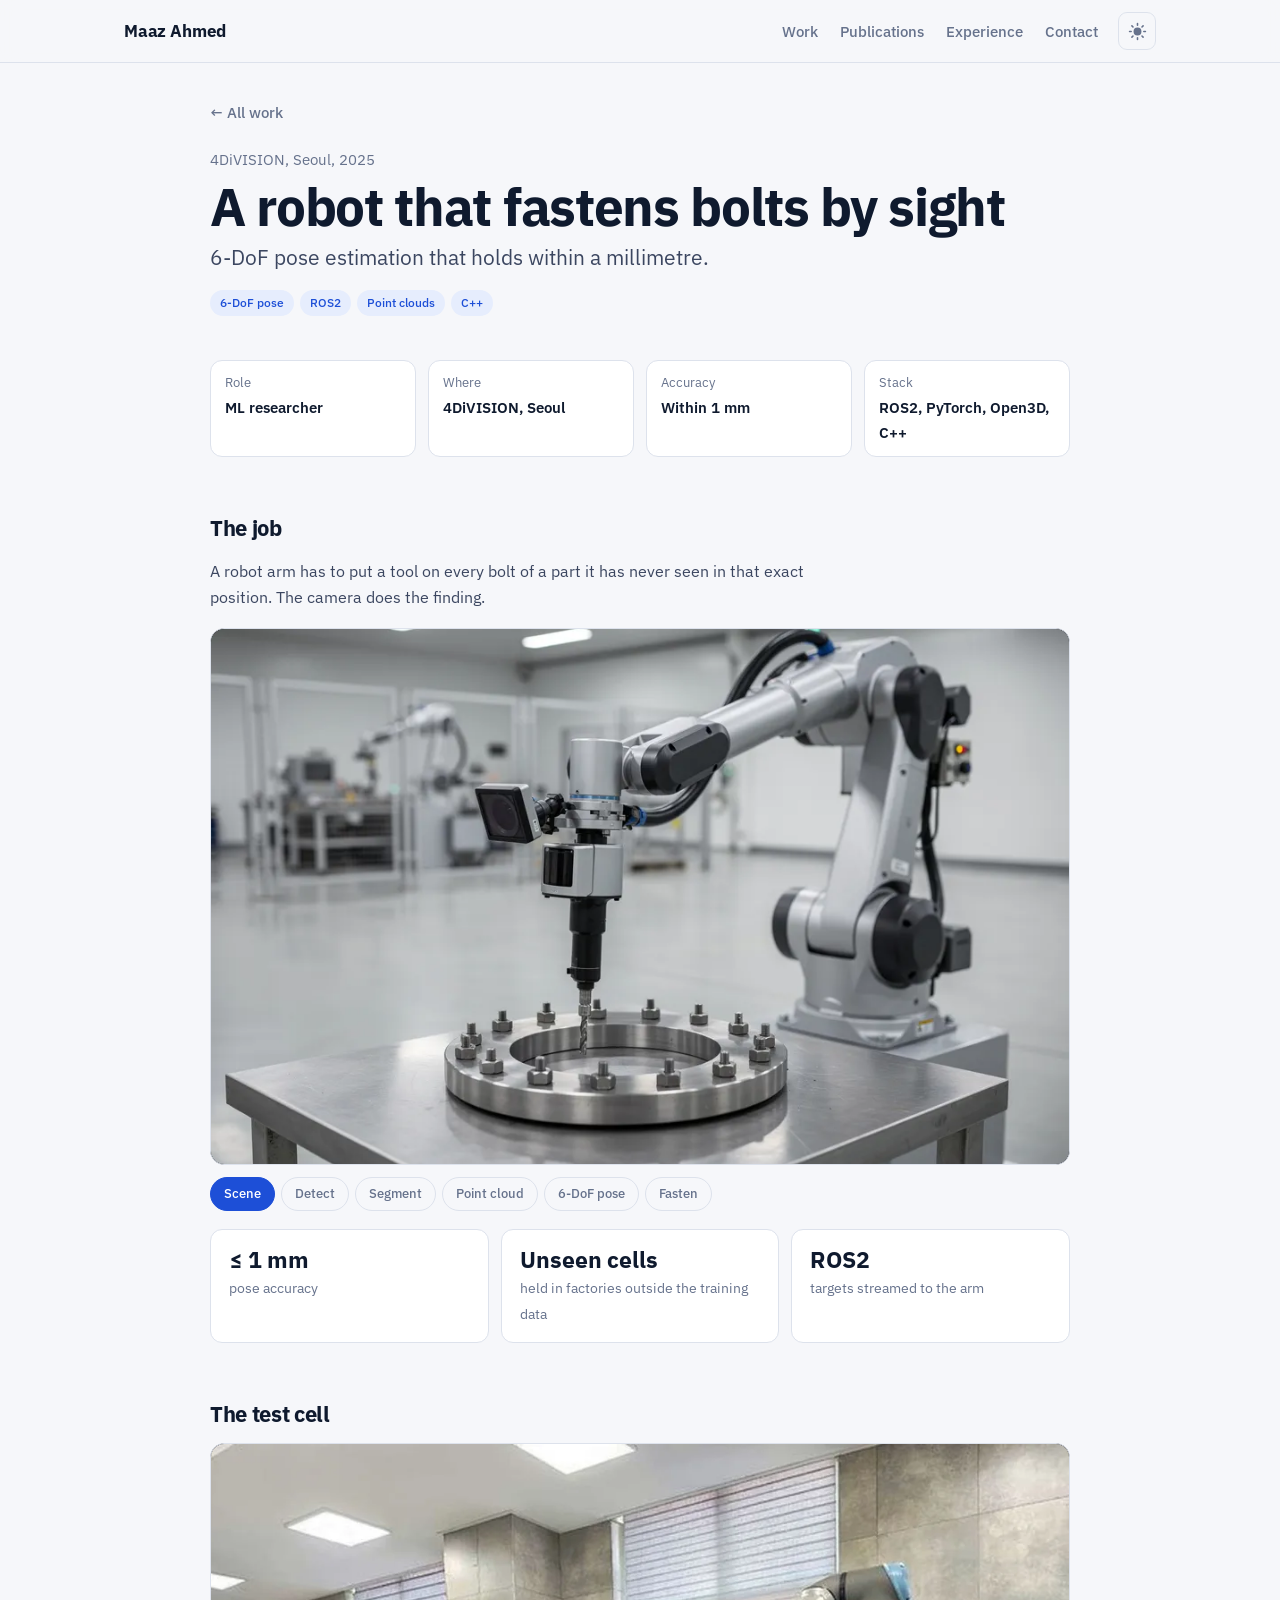
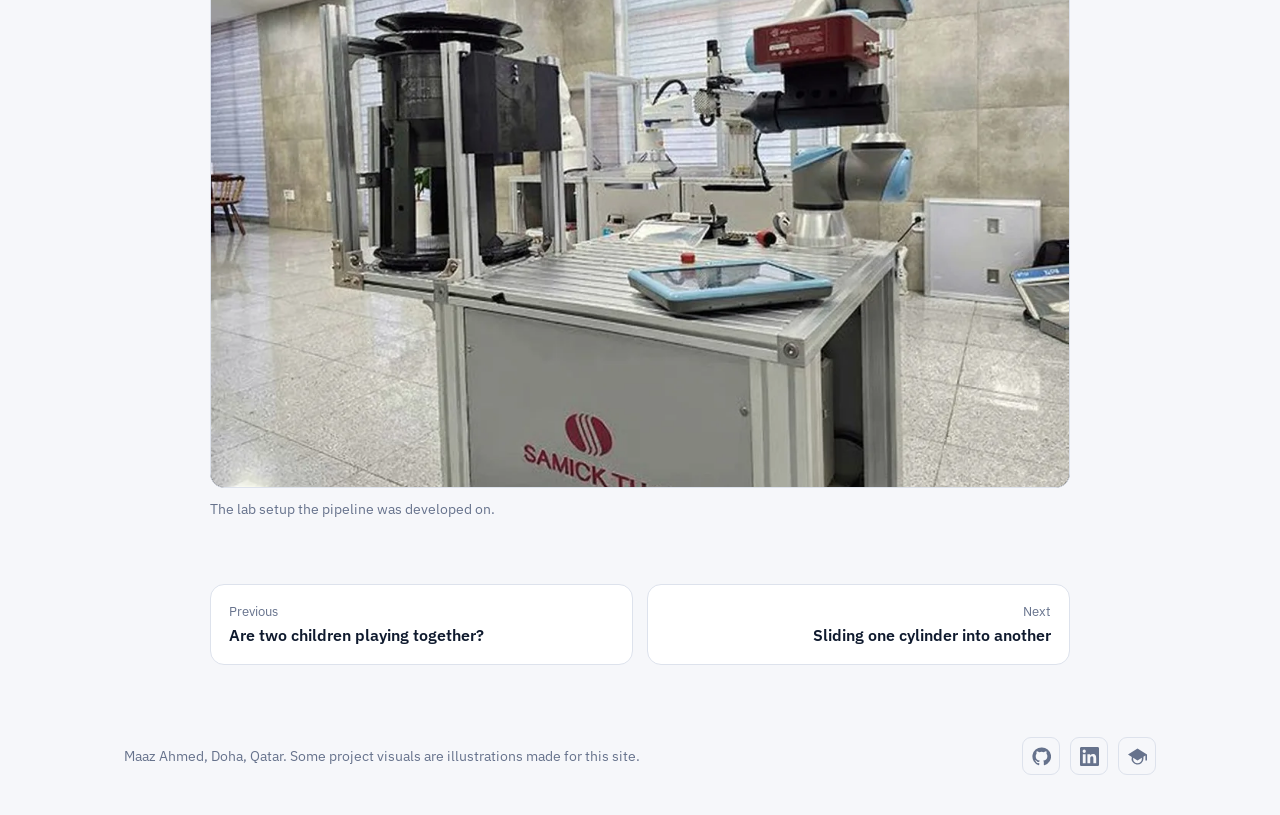
==== projects/bolt-fastening.html @ 99440ade "Split robot projects, rebuild film roll page from the CAD, add Vidan dashboard Co-Authored-By: Claud" ====
<!doctype html>
<html lang="en">
<head>
<meta charset="utf-8">
<meta name="viewport" content="width=device-width, initial-scale=1">
<title>A robot that fastens bolts by sight | Maaz Ahmed</title>
<meta name="description" content="6-DoF pose estimation that holds within a millimetre.">
<meta name="color-scheme" content="dark light">
<script>
  (function () {
    var t = null;
    try { t = localStorage.getItem('theme'); } catch (e) {}
    if (t !== 'light' && t !== 'dark') t = matchMedia('(prefers-color-scheme: light)').matches ? 'light' : 'dark';
    document.documentElement.dataset.theme = t;
  })();
</script>
<link rel="preconnect" href="https://fonts.googleapis.com">
<link rel="preconnect" href="https://fonts.gstatic.com" crossorigin>
<link href="https://fonts.googleapis.com/css2?family=IBM+Plex+Sans:ital,wght@0,400;0,500;0,600;0,700;1,400&display=swap" rel="stylesheet">
<link rel="stylesheet" href="../assets/site.css">
</head>
<body>
<a class="skip" href="#content">Skip to content</a>
<header class="top">
  <div class="wrap bar">
    <a class="brand" href="../index.html">Maaz Ahmed</a>
    <nav aria-label="Main">
      <a href="../index.html#work">Work</a>
      <a href="../index.html#publications">Publications</a>
      <a href="../index.html#experience">Experience</a>
      <a href="../index.html#contact">Contact</a>
    </nav>
    <button class="icon" id="theme" type="button" aria-label="Switch between dark and light mode" title="Switch theme"><svg class="moon" viewBox="0 0 24 24" aria-hidden="true"><path d="M20.4 14.5A8.5 8.5 0 0 1 9.5 3.6a.75.75 0 0 0-.98-.94A10 10 0 1 0 21.34 15.5a.75.75 0 0 0-.94-1Z"/></svg><svg class="sun" viewBox="0 0 24 24" aria-hidden="true"><path d="M12 7a5 5 0 1 0 0 10 5 5 0 0 0 0-10Zm0-6a1 1 0 0 1 1 1v2a1 1 0 1 1-2 0V2a1 1 0 0 1 1-1Zm0 18a1 1 0 0 1 1 1v2a1 1 0 1 1-2 0v-2a1 1 0 0 1 1-1ZM1 12a1 1 0 0 1 1-1h2a1 1 0 1 1 0 2H2a1 1 0 0 1-1-1Zm18 0a1 1 0 0 1 1-1h2a1 1 0 1 1 0 2h-2a1 1 0 0 1-1-1ZM4.22 4.22a1 1 0 0 1 1.42 0l1.41 1.42a1 1 0 0 1-1.41 1.41L4.22 5.64a1 1 0 0 1 0-1.42Zm12.73 12.73a1 1 0 0 1 1.41 0l1.42 1.41a1 1 0 0 1-1.42 1.42l-1.41-1.42a1 1 0 0 1 0-1.41ZM4.22 19.78a1 1 0 0 1 0-1.42l1.42-1.41a1 1 0 0 1 1.41 1.41l-1.41 1.42a1 1 0 0 1-1.42 0ZM16.95 7.05a1 1 0 0 1 0-1.41l1.41-1.42a1 1 0 1 1 1.42 1.42l-1.42 1.41a1 1 0 0 1-1.41 0Z"/></svg></button>
  </div>
</header>
<main id="content" class="wrap">

  <article class="project">
    <a class="back" href="../index.html#work">All work</a>
    <header class="phead">
      <p class="kicker">4DiVISION, Seoul, 2025</p>
      <h1>A robot that fastens bolts by sight</h1>
      <p class="role">6-DoF pose estimation that holds within a millimetre.</p>
      <ul class="tags"><li>6-DoF pose</li><li>ROS2</li><li>Point clouds</li><li>C++</li></ul>
      
    </header>
    <dl class="facts"><div><dt>Role</dt><dd>ML researcher</dd></div><div><dt>Where</dt><dd>4DiVISION, Seoul</dd></div><div><dt>Accuracy</dt><dd>Within 1 mm</dd></div><div><dt>Stack</dt><dd>ROS2, PyTorch, Open3D, C++</dd></div></dl>
    <div class="prose">
<h2>The job</h2>
<p>A robot arm has to put a tool on every bolt of a part it has never seen in that exact position. The camera does the finding.</p>
<div class="tabs" data-tabs><div class="stage" style="--ar:16 / 10"><img class="show" src="../assets/bolt.webp" alt="A robot arm holding a fastening tool over a ring of bolts" loading="lazy"><img src="../assets/bolt_detect.webp" alt="A green box around each bolt" loading="lazy"><img src="../assets/bolt_seg.webp" alt="A colour mask on each bolt" loading="lazy"><img src="../assets/bolt_cloud.webp" alt="The scene as a depth-coloured point cloud" loading="lazy"><img src="../assets/bolt_pose.webp" alt="Red, green and blue pose axes on each bolt" loading="lazy"><video src="../assets/bolt.mp4" poster="../assets/bolt.webp" muted loop playsinline preload="none" aria-label="The robot arm moving the tool to the next bolt"></video></div><div class="pills"><button type="button" aria-pressed="true">Scene</button><button type="button" aria-pressed="false">Detect</button><button type="button" aria-pressed="false">Segment</button><button type="button" aria-pressed="false">Point cloud</button><button type="button" aria-pressed="false">6-DoF pose</button><button type="button" aria-pressed="false">Fasten</button></div></div>
<div class="stats"><div><b>&le; 1 mm</b><span>pose accuracy</span></div><div><b>Unseen cells</b><span>held in factories outside the training data</span></div><div><b>ROS2</b><span>targets streamed to the arm</span></div></div>

<h2>The test cell</h2>
<figure class="fig"><div class="media" style="--ar:4 / 3"><img class="show" src="../assets/lab.webp" alt="A collaborative robot arm with a camera and tool on an aluminium test bench in the lab" loading="lazy"></div><figcaption>The lab setup the pipeline was developed on.</figcaption></figure>
</div>
    <nav class="pn" aria-label="More projects">
      <a href="joint-engagement.html"><span>Previous</span><b>Are two children playing together?</b></a>
      <a href="film-roll.html"><span>Next</span><b>Sliding one cylinder into another</b></a>
    </nav>
  </article>

</main>
<footer class="wrap foot">
  <span>Maaz Ahmed, Doha, Qatar. Some project visuals are illustrations made for this site.</span>
  <span class="social">
    <a class="icon" href="https://github.com/maaz9898" aria-label="GitHub" title="GitHub"><svg viewBox="0 0 24 24" aria-hidden="true"><path d="M12 .5a11.5 11.5 0 0 0-3.64 22.41c.58.1.79-.25.79-.56v-2c-3.2.7-3.88-1.37-3.88-1.37-.52-1.33-1.28-1.69-1.28-1.69-1.05-.71.08-.7.08-.7 1.16.08 1.77 1.19 1.77 1.19 1.03 1.77 2.7 1.26 3.36.96.1-.75.4-1.26.73-1.55-2.55-.29-5.24-1.28-5.24-5.69 0-1.26.45-2.29 1.19-3.09-.12-.3-.52-1.47.11-3.06 0 0 .97-.31 3.17 1.18a11 11 0 0 1 5.78 0c2.2-1.49 3.17-1.18 3.17-1.18.63 1.59.23 2.76.11 3.06.74.8 1.19 1.83 1.19 3.09 0 4.42-2.7 5.4-5.26 5.68.41.36.78 1.06.78 2.14v3.17c0 .31.21.67.8.56A11.5 11.5 0 0 0 12 .5Z"/></svg></a>
    <a class="icon" href="https://www.linkedin.com/in/maazahmed98" aria-label="LinkedIn" title="LinkedIn"><svg viewBox="0 0 24 24" aria-hidden="true"><path d="M20.45 20.45h-3.55v-5.57c0-1.33-.03-3.04-1.85-3.04-1.86 0-2.14 1.45-2.14 2.94v5.67H9.35V9h3.41v1.56h.05c.47-.9 1.64-1.85 3.37-1.85 3.6 0 4.27 2.37 4.27 5.46v6.28ZM5.34 7.43a2.06 2.06 0 1 1 0-4.12 2.06 2.06 0 0 1 0 4.12ZM7.12 20.45H3.56V9h3.56v11.45ZM22.22 0H1.77C.79 0 0 .77 0 1.73v20.54C0 23.23.79 24 1.77 24h20.45c.98 0 1.78-.77 1.78-1.73V1.73C24 .77 23.2 0 22.22 0Z"/></svg></a>
    <a class="icon" href="https://scholar.google.com/citations?user=TZpghL4AAAAJ" aria-label="Google Scholar" title="Google Scholar"><svg viewBox="0 0 24 24" aria-hidden="true"><path d="M12 2 0 9.5l4.84 3.02A7.5 7.5 0 1 0 19.5 15v-2.69L22 10.75V17h2V9.5L12 2Zm0 18.5A5.5 5.5 0 0 1 6.5 15v-1.44L12 17l5.5-3.44V15a5.5 5.5 0 0 1-5.5 5.5Z"/></svg></a>
  </span>
</footer>
<script src="../assets/site.js"></script>
</body>
</html>
---- assets/site.css ----
:root {
  --bg: #0D131F; --panel: #151D2C; --line: #232E42;
  --text: #C9D2E3; --strong: #F1F4FA; --muted: #8492AB;
  --accent: #6EA8FF; --accent-ink: #0D131F; --chip: #1A2740; --chip-text: #9CC2FF;
  --shadow: 0 14px 36px rgba(0, 0, 0, .4);
}
:root[data-theme="light"] {
  --bg: #F6F7FA; --panel: #FFFFFF; --line: #DDE2EC;
  --text: #3B4660; --strong: #0F1A2E; --muted: #66728C;
  --accent: #1D4FD7; --accent-ink: #FFFFFF; --chip: #E6EDFD; --chip-text: #1D4FD7;
  --shadow: 0 14px 36px rgba(20, 35, 70, .12);
}
* { box-sizing: border-box; }
html { scroll-behavior: smooth; scroll-padding-top: 84px; }
body { margin: 0; background: var(--bg); color: var(--text); font-family: "IBM Plex Sans", system-ui, -apple-system, "Segoe UI", sans-serif; font-size: 1.02rem; line-height: 1.6; -webkit-font-smoothing: antialiased; }
a { color: var(--strong); text-decoration: none; }
a:hover { color: var(--accent); }
:focus-visible { outline: 2px solid var(--accent); outline-offset: 3px; border-radius: 4px; }
.skip { position: absolute; left: -999px; top: 8px; background: var(--accent); color: var(--accent-ink); padding: 8px 14px; border-radius: 6px; z-index: 30; }
.skip:focus { left: 8px; }
.wrap { max-width: 1080px; margin: 0 auto; padding: 0 24px; }

/* top bar */
.top { position: sticky; top: 0; z-index: 20; background: color-mix(in srgb, var(--bg) 86%, transparent); backdrop-filter: blur(10px); border-bottom: 1px solid var(--line); }
.bar { display: flex; align-items: center; gap: 20px; height: 62px; }
.brand { font-weight: 700; font-size: 1.08rem; letter-spacing: -0.01em; margin-right: auto; }
.top nav { display: flex; gap: 22px; }
.top nav a { color: var(--muted); font-weight: 500; font-size: .95rem; }
.top nav a:hover { color: var(--strong); }
.icon { display: inline-grid; place-items: center; width: 38px; height: 38px; border-radius: 9px; color: var(--muted); border: 1px solid var(--line); background: transparent; cursor: pointer; }
.icon:hover { color: var(--accent); border-color: var(--accent); }
.icon svg { width: 19px; height: 19px; fill: currentColor; }
#theme .sun { display: none; }
:root[data-theme="light"] #theme .sun { display: block; }
:root[data-theme="light"] #theme .moon { display: none; }

/* intro */
.intro { display: grid; grid-template-columns: 148px minmax(0, 1fr); gap: 32px; align-items: center; padding: 56px 0 36px; }
.portrait { width: 148px; height: 148px; border-radius: 50%; object-fit: cover; object-position: 50% 18%; border: 3px solid var(--line); background: var(--panel); }
h1 { margin: 0 0 8px; font-size: clamp(2.2rem, 5vw, 3.3rem); line-height: 1.05; font-weight: 700; color: var(--strong); letter-spacing: -0.025em; }
.role { margin: 0 0 18px; font-size: clamp(1.1rem, 2vw, 1.3rem); color: var(--text); max-width: 46ch; line-height: 1.4; }
.links { display: flex; align-items: center; gap: 20px; flex-wrap: wrap; margin: 0; font-weight: 500; }
.links a:not(.btn) { color: var(--accent); }
.links a:not(.btn):hover { text-decoration: underline; }
.btn { display: inline-block; padding: 9px 17px; border-radius: 9px; background: var(--accent); color: var(--accent-ink); font-weight: 600; font-size: .95rem; }
.btn:hover { color: var(--accent-ink); filter: brightness(1.08); }
.btn.ghost { background: transparent; color: var(--accent); border: 1px solid var(--accent); }
.btn.ghost:hover { background: var(--accent); color: var(--accent-ink); }

.hero { position: relative; border-radius: 18px; overflow: hidden; aspect-ratio: 1600 / 672; background: #05080e; }
.hero video { position: absolute; inset: 0; width: 100%; height: 100%; object-fit: cover; }

section { padding-top: 72px; }
h2 { margin: 0 0 22px; font-size: 1.5rem; font-weight: 700; color: var(--strong); letter-spacing: -0.015em; }

/* media */
.media, .tabs .stage { position: relative; overflow: hidden; background: #05080e; aspect-ratio: var(--ar, 16 / 10); }
.media > img, .media > video { position: absolute; inset: 0; width: 100%; height: 100%; object-fit: cover; }
.media.paper { background: #fff; }
.media.paper > img { object-fit: contain; padding: 14px; }
.tabs .stage > img, .tabs .stage > video { position: absolute; inset: 0; width: 100%; height: 100%; object-fit: cover; opacity: 0; transition: opacity .45s; }
.tabs .stage > .show { opacity: 1; }
.badge { position: absolute; left: 10px; bottom: 10px; z-index: 2; background: rgba(10, 14, 22, .78); color: #E7ECF5; font-size: .72rem; font-weight: 500; padding: 3px 9px; border-radius: 999px; }
.pills { display: flex; flex-wrap: wrap; gap: 6px; padding-top: 12px; }
.pills button { font: inherit; font-size: .84rem; font-weight: 500; color: var(--muted); background: transparent; border: 1px solid var(--line); border-radius: 999px; padding: 5px 13px; cursor: pointer; }
.pills button:hover { color: var(--strong); }
.pills button[aria-pressed="true"] { background: var(--accent); border-color: var(--accent); color: var(--accent-ink); }
.tags { list-style: none; display: flex; flex-wrap: wrap; gap: 6px; margin: 0; padding: 0; }
.tags li { background: var(--chip); color: var(--chip-text); font-size: .78rem; font-weight: 500; padding: 3px 10px; border-radius: 999px; }

/* work grid */
.cards { list-style: none; margin: 0; padding: 0; display: grid; grid-template-columns: repeat(6, minmax(0, 1fr)); gap: 20px; }
.card { grid-column: span 2; background: var(--panel); border: 1px solid var(--line); border-radius: 16px; overflow: hidden; display: flex; flex-direction: column; transition: border-color .15s, box-shadow .15s, transform .15s; }
.card.wide { grid-column: span 3; }
.card:hover { border-color: var(--accent); box-shadow: var(--shadow); transform: translateY(-2px); }
.card .pills { padding: 10px 16px 0; }
.card .body { padding: 16px 18px 18px; display: flex; flex-direction: column; gap: 8px; flex: 1; color: var(--text); }
.card h3 { margin: 0; font-size: 1.12rem; font-weight: 600; color: var(--strong); line-height: 1.3; }
.card p { margin: 0; font-size: .95rem; color: var(--muted); }
.card .more { margin-top: auto; padding-top: 6px; color: var(--accent); font-weight: 600; font-size: .9rem; }
.card .body:hover h3 { color: var(--accent); }

/* lists */
.pubs { list-style: none; margin: 0; padding: 0; }
.pubs li { padding: 14px 0; border-top: 1px solid var(--line); }
.pubs li:first-child { border-top: 0; padding-top: 0; }
.pubs .t { display: block; color: var(--strong); font-weight: 600; line-height: 1.4; }
.pubs a.t:hover { color: var(--accent); }
.pubs .v { color: var(--muted); font-size: .92rem; }
.pubs .me { color: var(--accent); font-weight: 600; }
.slim { list-style: none; margin: 0; padding: 0; }
.slim li { display: grid; grid-template-columns: 150px minmax(0, 1fr); gap: 16px; padding: 13px 0; border-top: 1px solid var(--line); align-items: baseline; }
.slim li:first-child { border-top: 0; padding-top: 0; }
.slim .when { color: var(--muted); font-size: .9rem; font-variant-numeric: tabular-nums; }
.slim b { color: var(--strong); font-weight: 600; }
.slim .at { color: var(--muted); }
.foot { display: flex; justify-content: space-between; align-items: center; gap: 16px; flex-wrap: wrap; padding-top: 72px; padding-bottom: 40px; color: var(--muted); font-size: .88rem; }
.social { display: flex; gap: 10px; }

/* project pages */
.project { max-width: 860px; margin: 0 auto; padding-top: 36px; }
.back { color: var(--muted); font-weight: 500; font-size: .92rem; }
.back::before { content: "\2190\00a0"; }
.phead { padding: 22px 0 8px; }
.kicker { margin: 0 0 8px; color: var(--muted); font-size: .95rem; }
.phead .tags { margin-bottom: 18px; }
.facts { display: grid; grid-template-columns: repeat(auto-fit, minmax(170px, 1fr)); gap: 12px; margin: 18px 0 8px; }
.facts div { background: var(--panel); border: 1px solid var(--line); border-radius: 12px; padding: 12px 14px; }
.facts dt { color: var(--muted); font-size: .8rem; }
.facts dd { margin: 2px 0 0; color: var(--strong); font-weight: 600; font-size: .95rem; }
.prose h2 { margin: 54px 0 12px; font-size: 1.35rem; }
.prose p { margin: 0 0 18px; max-width: 64ch; }
.prose .media, .prose .tabs .stage { border-radius: 14px; border: 1px solid var(--line); }
.fig { margin: 0 0 18px; }
.fig figcaption, .note { color: var(--muted); font-size: .86rem; margin: 10px 0 0; }
.pair, .two-up { display: grid; grid-template-columns: 1fr 1fr; gap: 14px; align-items: start; }
.clip { margin: 0; }
.clip video { width: 100%; display: block; border-radius: 12px; aspect-ratio: 1580 / 1312; object-fit: cover; background: #000; }
.clip figcaption { margin-top: 8px; font-weight: 600; color: var(--strong); font-size: .95rem; display: flex; align-items: center; gap: 8px; }
.dot { width: 10px; height: 10px; border-radius: 50%; background: #2FBF8F; flex: none; }
.dot.off { background: #E0667A; }
.stats { display: grid; grid-template-columns: repeat(3, minmax(0, 1fr)); gap: 12px; margin: 18px 0; }
.stats div { background: var(--panel); border: 1px solid var(--line); border-radius: 12px; padding: 16px 18px; }
.stats b { display: block; color: var(--strong); font-size: 1.45rem; font-weight: 700; line-height: 1.2; }
.stats span { color: var(--muted); font-size: .9rem; }
.pn { display: grid; grid-template-columns: 1fr 1fr; gap: 14px; margin-top: 64px; }
.pn a { border: 1px solid var(--line); border-radius: 14px; padding: 16px 18px; background: var(--panel); }
.pn a:last-child { text-align: right; }
.pn a:hover { border-color: var(--accent); }
.pn span { display: block; color: var(--muted); font-size: .82rem; }
.pn b { color: var(--strong); font-weight: 600; }

/* annotated stepper */
.annot .stage { position: relative; overflow: hidden; background: #05080e; aspect-ratio: var(--ar); border-radius: 14px; border: 1px solid var(--line); }
.annot .stage > img, .annot .stage > video, .annot .ov { position: absolute; inset: 0; width: 100%; height: 100%; object-fit: cover; }
.annot .stage > video { opacity: 0; transition: opacity .4s; }
.annot[data-step="4"] .stage > video { opacity: 1; }
.annot[data-step="4"] .ov { opacity: 0; }
.ov { transition: opacity .3s; }
.ov g[class^="s"] { opacity: 0; transition: opacity .35s; }
.annot[data-step="1"] .s1, .annot[data-step="2"] .s1, .annot[data-step="3"] .s1,
.annot[data-step="2"] .s2, .annot[data-step="3"] .s2, .annot[data-step="3"] .s3 { opacity: 1; }
.ov ellipse, .ov path { fill: none; stroke-width: 6; stroke-linecap: round; }
.ov .cam { stroke: #FFC53D; fill: rgba(255, 197, 61, .18); }
.ov .sight { stroke: #fff; stroke-width: 4; }
.ov .end { stroke: #FF4D5E; }
.ov .dx { stroke: #FF4D5E; }
.ov .dy { stroke: #2FD08F; }
.ov .draw { stroke-dasharray: 1; stroke-dashoffset: 1; transition: stroke-dashoffset .9s ease; }
.annot[data-step="1"] .s1 .draw, .annot[data-step="2"] .s1 .draw, .annot[data-step="3"] .s1 .draw,
.annot[data-step="2"] .s2 .draw, .annot[data-step="3"] .s2 .draw, .annot[data-step="3"] .s3 .draw { stroke-dashoffset: 0; }
.ov .lab rect { fill: rgba(10, 14, 22, .86); }
.ov .lab text { fill: #fff; font: 600 26px "IBM Plex Sans", system-ui, sans-serif; }

/* dashboard mock-up */
.dash { border: 1px solid var(--line); border-radius: 16px; background: var(--panel); overflow: hidden; }
.dash-top { display: flex; justify-content: space-between; align-items: center; padding: 12px 16px; border-bottom: 1px solid var(--line); color: var(--strong); }
.live { display: inline-flex; align-items: center; gap: 7px; font-size: .82rem; font-weight: 600; color: #2FBF8F; }
.live i { width: 8px; height: 8px; border-radius: 50%; background: #2FBF8F; animation: pulse 1.6s infinite; }
@keyframes pulse { 50% { opacity: .25; } }
.dash-grid { display: grid; grid-template-columns: minmax(0, 1.7fr) minmax(0, 1fr); }
.cams { display: grid; grid-template-columns: 1fr 1fr; grid-auto-rows: 1fr; gap: 2px; background: var(--line); }
.cam { position: relative; margin: 0; min-height: 190px; overflow: hidden; background: #05080e; }
.cam img, .cam video { position: absolute; inset: 0; width: 100%; height: 100%; object-fit: cover; }
.cam figcaption { position: absolute; left: 8px; top: 8px; background: rgba(10, 14, 22, .78); color: #fff; font-size: .74rem; font-weight: 600; padding: 3px 8px; border-radius: 6px; }
.cam figcaption span { font-weight: 400; opacity: .75; margin-left: 6px; }
.dash-side { padding: 14px; display: grid; gap: 14px; align-content: start; border-left: 1px solid var(--line); }
.kpis { display: grid; grid-template-columns: repeat(3, 1fr); gap: 8px; }
.kpis b { display: block; color: var(--strong); font-size: 1.2rem; font-weight: 700; font-variant-numeric: tabular-nums; }
.kpis span { color: var(--muted); font-size: .74rem; line-height: 1.3; display: block; }
.bars { width: 100%; height: auto; }
.bars rect { fill: var(--accent); opacity: .85; }
.alerts { list-style: none; margin: 0; padding: 0; display: grid; gap: 6px; }
.alerts li { border: 1px solid var(--line); border-left: 3px solid var(--accent); border-radius: 8px; padding: 7px 10px; font-size: .84rem; background: var(--bg); }
.alerts li.warn { border-left-color: #F0AA50; }
.alerts li.bad { border-left-color: #E0667A; }
.alerts li.new { animation: slidein .5s; }
@keyframes slidein { from { opacity: 0; transform: translateY(-8px); } }
.alerts b { display: block; color: var(--strong); font-weight: 600; }
.alerts span { color: var(--muted); font-size: .78rem; }

@media (max-width: 860px) {
  .dash-grid { grid-template-columns: 1fr; }
  .dash-side { border-left: 0; border-top: 1px solid var(--line); }
  .card, .card.wide { grid-column: span 3; }
}
@media (max-width: 620px) {
  .top nav { display: none; }
  .intro { grid-template-columns: 1fr; gap: 18px; padding-top: 36px; }
  .cards { grid-template-columns: 1fr; }
  .card, .card.wide { grid-column: auto; }
  .pair, .two-up, .stats, .pn { grid-template-columns: 1fr; }
  .slim li { grid-template-columns: 1fr; gap: 2px; }
  section { padding-top: 54px; }
}
@media (prefers-reduced-motion: reduce) { html { scroll-behavior: auto; } * { transition: none !important; animation: none !important; } }
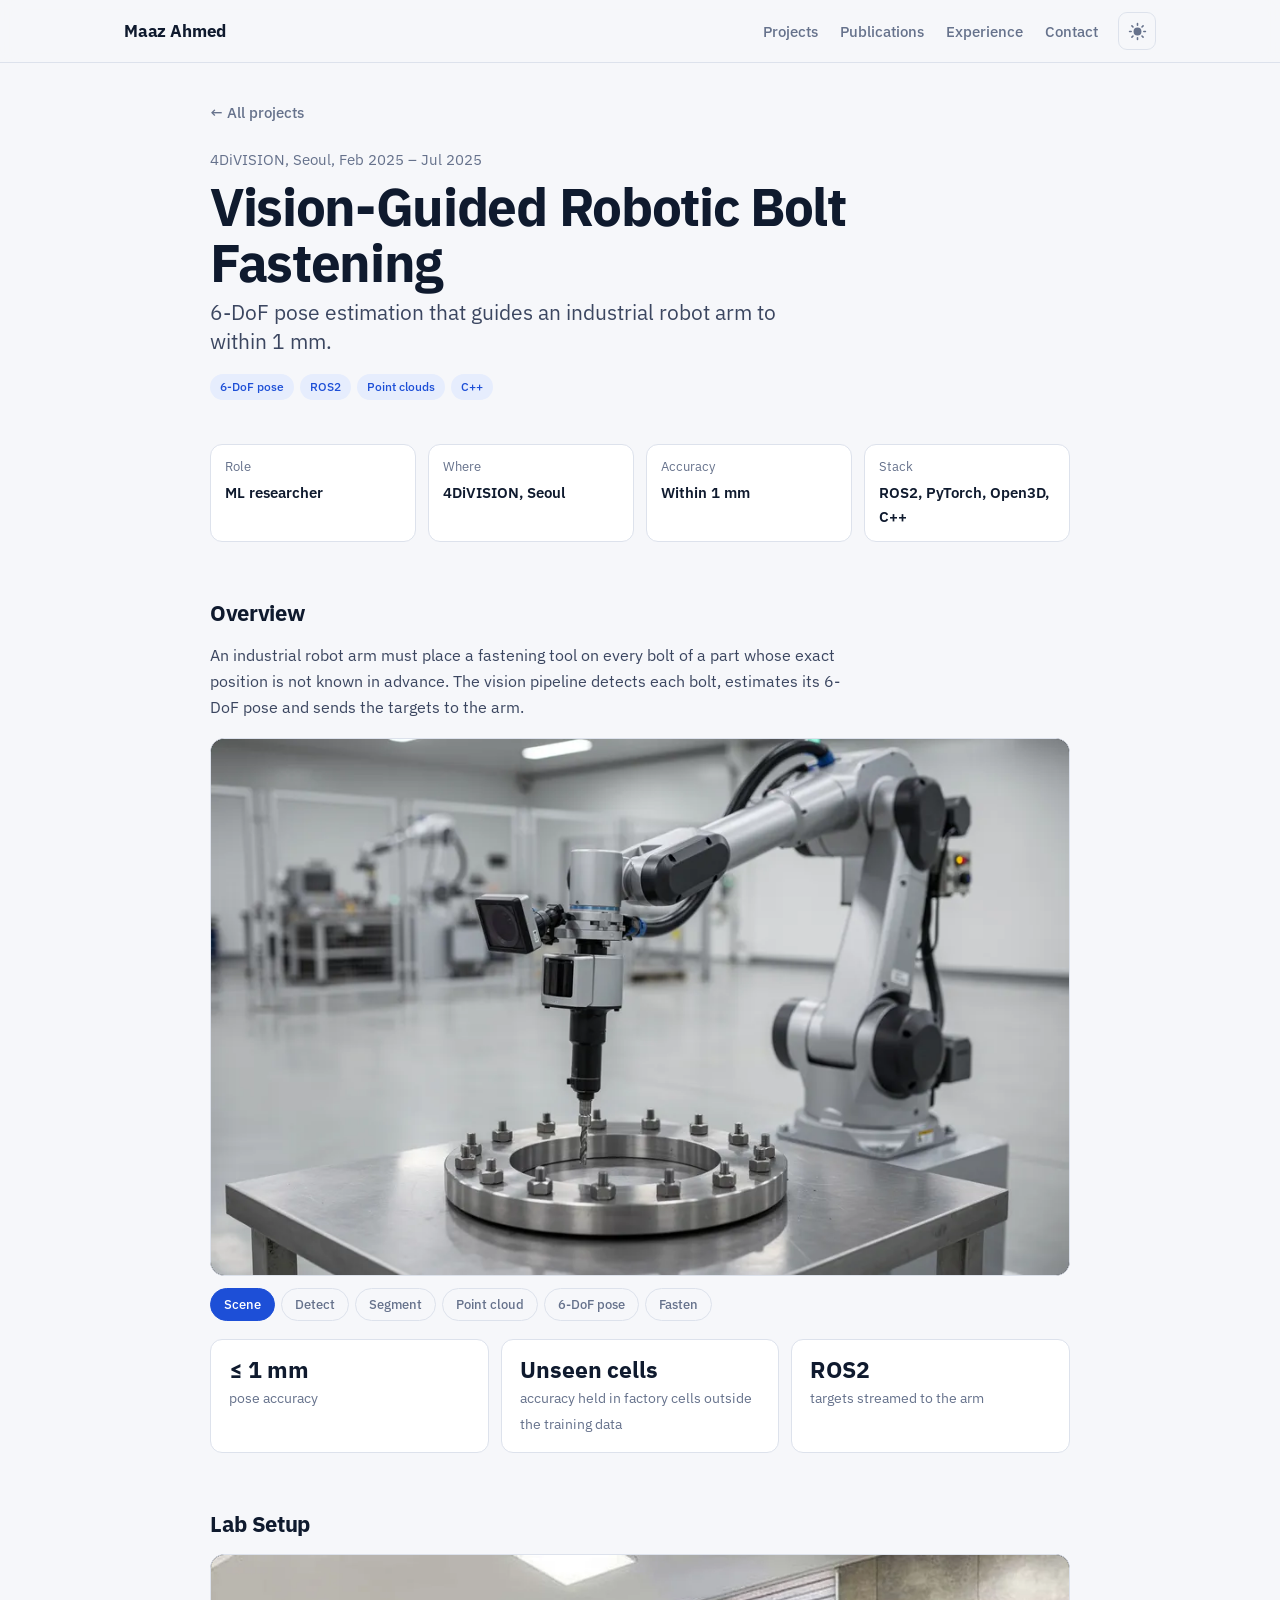
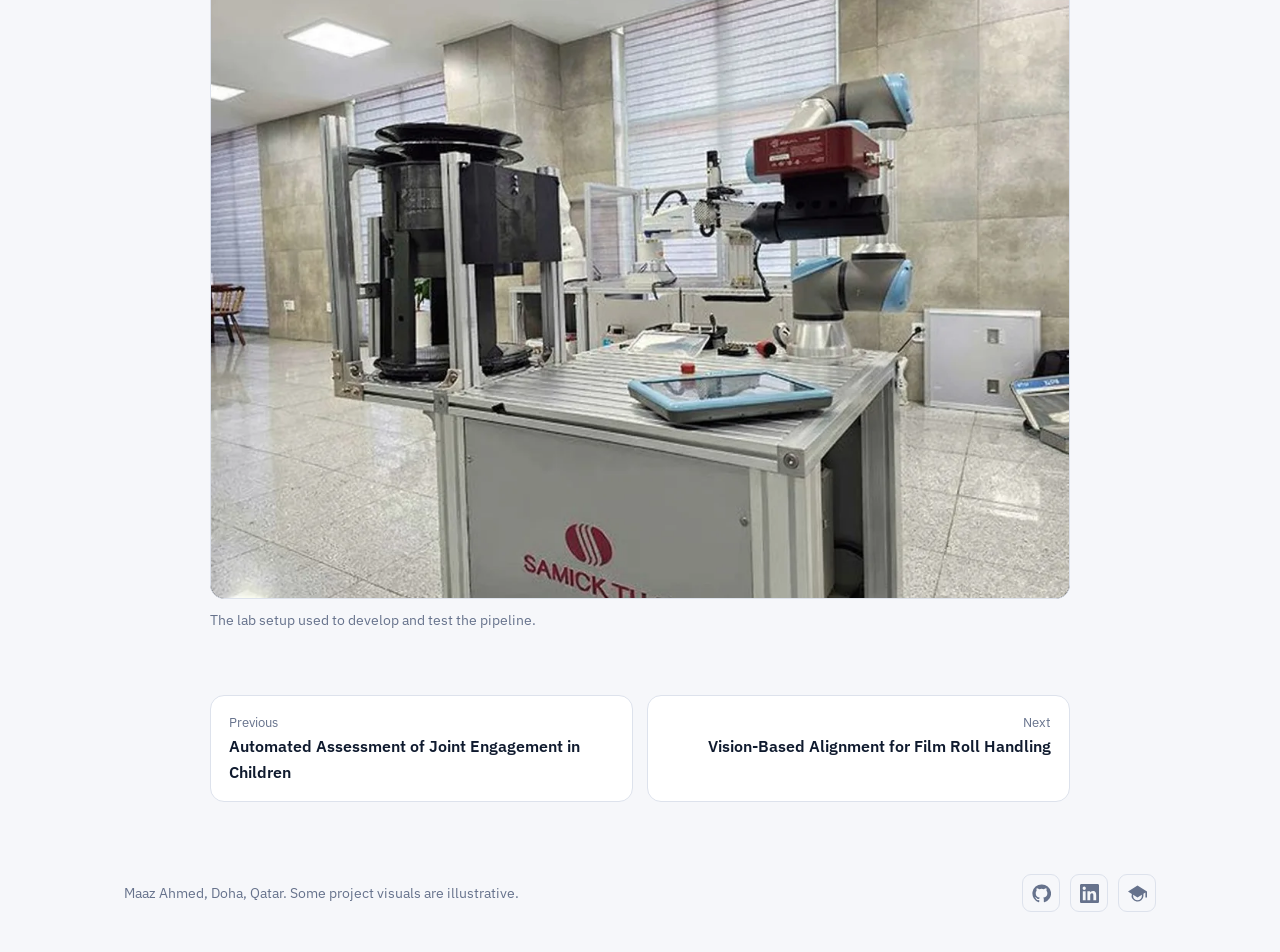
==== commit 79ae2a31: "Use professional titles and descriptions, add months to experience Co-Authored-By: Claude Fable 5.2 " ====
--- a/projects/bolt-fastening.html
+++ b/projects/bolt-fastening.html
@@ -3,8 +3,8 @@
 <head>
 <meta charset="utf-8">
 <meta name="viewport" content="width=device-width, initial-scale=1">
-<title>A robot that fastens bolts by sight | Maaz Ahmed</title>
-<meta name="description" content="6-DoF pose estimation that holds within a millimetre.">
+<title>Vision-Guided Robotic Bolt Fastening | Maaz Ahmed</title>
+<meta name="description" content="6-DoF pose estimation that guides an industrial robot arm to within 1 mm.">
 <meta name="color-scheme" content="dark light">
 <script>
   (function () {
@@ -25,7 +25,7 @@
   <div class="wrap bar">
     <a class="brand" href="../index.html">Maaz Ahmed</a>
     <nav aria-label="Main">
-      <a href="../index.html#work">Work</a>
+      <a href="../index.html#work">Projects</a>
       <a href="../index.html#publications">Publications</a>
       <a href="../index.html#experience">Experience</a>
       <a href="../index.html#contact">Contact</a>
@@ -36,33 +36,33 @@
 <main id="content" class="wrap">
 
   <article class="project">
-    <a class="back" href="../index.html#work">All work</a>
+    <a class="back" href="../index.html#work">All projects</a>
     <header class="phead">
-      <p class="kicker">4DiVISION, Seoul, 2025</p>
-      <h1>A robot that fastens bolts by sight</h1>
-      <p class="role">6-DoF pose estimation that holds within a millimetre.</p>
+      <p class="kicker">4DiVISION, Seoul, Feb 2025 – Jul 2025</p>
+      <h1>Vision-Guided Robotic Bolt Fastening</h1>
+      <p class="role">6-DoF pose estimation that guides an industrial robot arm to within 1 mm.</p>
       <ul class="tags"><li>6-DoF pose</li><li>ROS2</li><li>Point clouds</li><li>C++</li></ul>
       
     </header>
     <dl class="facts"><div><dt>Role</dt><dd>ML researcher</dd></div><div><dt>Where</dt><dd>4DiVISION, Seoul</dd></div><div><dt>Accuracy</dt><dd>Within 1 mm</dd></div><div><dt>Stack</dt><dd>ROS2, PyTorch, Open3D, C++</dd></div></dl>
     <div class="prose">
-<h2>The job</h2>
-<p>A robot arm has to put a tool on every bolt of a part it has never seen in that exact position. The camera does the finding.</p>
+<h2>Overview</h2>
+<p>An industrial robot arm must place a fastening tool on every bolt of a part whose exact position is not known in advance. The vision pipeline detects each bolt, estimates its 6-DoF pose and sends the targets to the arm.</p>
 <div class="tabs" data-tabs><div class="stage" style="--ar:16 / 10"><img class="show" src="../assets/bolt.webp" alt="A robot arm holding a fastening tool over a ring of bolts" loading="lazy"><img src="../assets/bolt_detect.webp" alt="A green box around each bolt" loading="lazy"><img src="../assets/bolt_seg.webp" alt="A colour mask on each bolt" loading="lazy"><img src="../assets/bolt_cloud.webp" alt="The scene as a depth-coloured point cloud" loading="lazy"><img src="../assets/bolt_pose.webp" alt="Red, green and blue pose axes on each bolt" loading="lazy"><video src="../assets/bolt.mp4" poster="../assets/bolt.webp" muted loop playsinline preload="none" aria-label="The robot arm moving the tool to the next bolt"></video></div><div class="pills"><button type="button" aria-pressed="true">Scene</button><button type="button" aria-pressed="false">Detect</button><button type="button" aria-pressed="false">Segment</button><button type="button" aria-pressed="false">Point cloud</button><button type="button" aria-pressed="false">6-DoF pose</button><button type="button" aria-pressed="false">Fasten</button></div></div>
-<div class="stats"><div><b>&le; 1 mm</b><span>pose accuracy</span></div><div><b>Unseen cells</b><span>held in factories outside the training data</span></div><div><b>ROS2</b><span>targets streamed to the arm</span></div></div>
+<div class="stats"><div><b>&le; 1 mm</b><span>pose accuracy</span></div><div><b>Unseen cells</b><span>accuracy held in factory cells outside the training data</span></div><div><b>ROS2</b><span>targets streamed to the arm</span></div></div>
 
-<h2>The test cell</h2>
-<figure class="fig"><div class="media" style="--ar:4 / 3"><img class="show" src="../assets/lab.webp" alt="A collaborative robot arm with a camera and tool on an aluminium test bench in the lab" loading="lazy"></div><figcaption>The lab setup the pipeline was developed on.</figcaption></figure>
+<h2>Lab Setup</h2>
+<figure class="fig"><div class="media" style="--ar:4 / 3"><img class="show" src="../assets/lab.webp" alt="A collaborative robot arm with a camera and tool on an aluminium test bench in the lab" loading="lazy"></div><figcaption>The lab setup used to develop and test the pipeline.</figcaption></figure>
 </div>
     <nav class="pn" aria-label="More projects">
-      <a href="joint-engagement.html"><span>Previous</span><b>Are two children playing together?</b></a>
-      <a href="film-roll.html"><span>Next</span><b>Sliding one cylinder into another</b></a>
+      <a href="joint-engagement.html"><span>Previous</span><b>Automated Assessment of Joint Engagement in Children</b></a>
+      <a href="film-roll.html"><span>Next</span><b>Vision-Based Alignment for Film Roll Handling</b></a>
     </nav>
   </article>
 
 </main>
 <footer class="wrap foot">
-  <span>Maaz Ahmed, Doha, Qatar. Some project visuals are illustrations made for this site.</span>
+  <span>Maaz Ahmed, Doha, Qatar. Some project visuals are illustrative.</span>
   <span class="social">
     <a class="icon" href="https://github.com/maaz9898" aria-label="GitHub" title="GitHub"><svg viewBox="0 0 24 24" aria-hidden="true"><path d="M12 .5a11.5 11.5 0 0 0-3.64 22.41c.58.1.79-.25.79-.56v-2c-3.2.7-3.88-1.37-3.88-1.37-.52-1.33-1.28-1.69-1.28-1.69-1.05-.71.08-.7.08-.7 1.16.08 1.77 1.19 1.77 1.19 1.03 1.77 2.7 1.26 3.36.96.1-.75.4-1.26.73-1.55-2.55-.29-5.24-1.28-5.24-5.69 0-1.26.45-2.29 1.19-3.09-.12-.3-.52-1.47.11-3.06 0 0 .97-.31 3.17 1.18a11 11 0 0 1 5.78 0c2.2-1.49 3.17-1.18 3.17-1.18.63 1.59.23 2.76.11 3.06.74.8 1.19 1.83 1.19 3.09 0 4.42-2.7 5.4-5.26 5.68.41.36.78 1.06.78 2.14v3.17c0 .31.21.67.8.56A11.5 11.5 0 0 0 12 .5Z"/></svg></a>
     <a class="icon" href="https://www.linkedin.com/in/maazahmed98" aria-label="LinkedIn" title="LinkedIn"><svg viewBox="0 0 24 24" aria-hidden="true"><path d="M20.45 20.45h-3.55v-5.57c0-1.33-.03-3.04-1.85-3.04-1.86 0-2.14 1.45-2.14 2.94v5.67H9.35V9h3.41v1.56h.05c.47-.9 1.64-1.85 3.37-1.85 3.6 0 4.27 2.37 4.27 5.46v6.28ZM5.34 7.43a2.06 2.06 0 1 1 0-4.12 2.06 2.06 0 0 1 0 4.12ZM7.12 20.45H3.56V9h3.56v11.45ZM22.22 0H1.77C.79 0 0 .77 0 1.73v20.54C0 23.23.79 24 1.77 24h20.45c.98 0 1.78-.77 1.78-1.73V1.73C24 .77 23.2 0 22.22 0Z"/></svg></a>
--- a/assets/site.css
+++ b/assets/site.css
@@ -89,7 +89,7 @@
 .pubs .v { color: var(--muted); font-size: .92rem; }
 .pubs .me { color: var(--accent); font-weight: 600; }
 .slim { list-style: none; margin: 0; padding: 0; }
-.slim li { display: grid; grid-template-columns: 150px minmax(0, 1fr); gap: 16px; padding: 13px 0; border-top: 1px solid var(--line); align-items: baseline; }
+.slim li { display: grid; grid-template-columns: 180px minmax(0, 1fr); gap: 16px; padding: 13px 0; border-top: 1px solid var(--line); align-items: baseline; }
 .slim li:first-child { border-top: 0; padding-top: 0; }
 .slim .when { color: var(--muted); font-size: .9rem; font-variant-numeric: tabular-nums; }
 .slim b { color: var(--strong); font-weight: 600; }
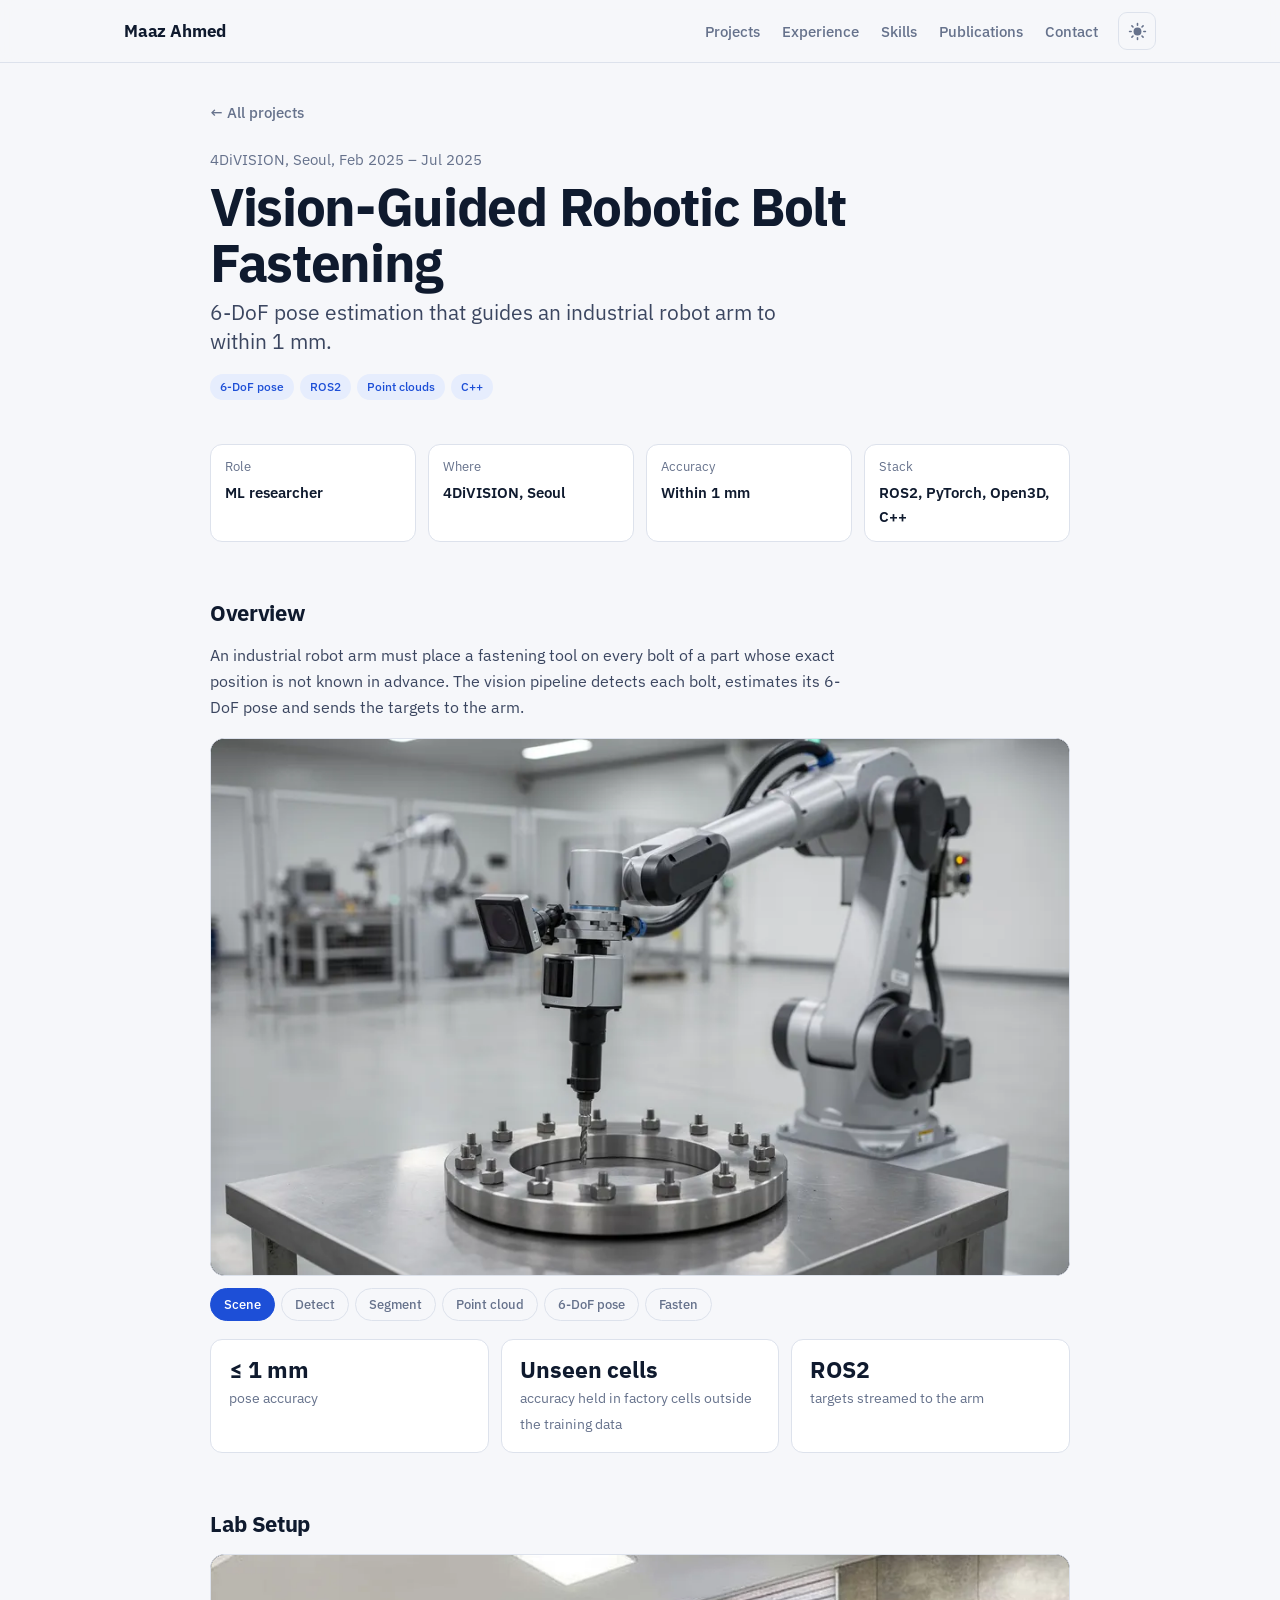
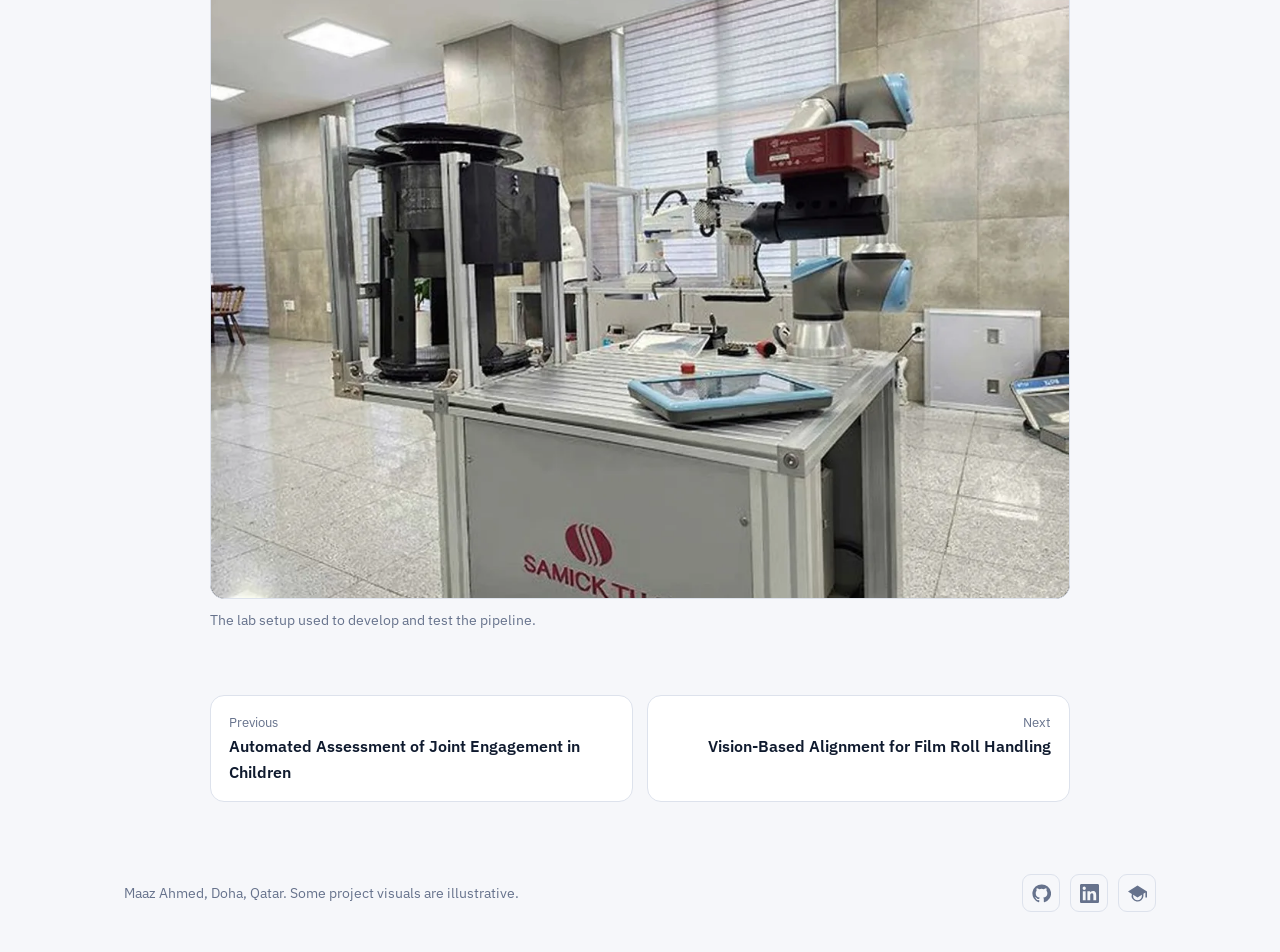
==== commit ffcb9c64: "Add detailed experience, education and skills sections Co-Authored-By: Claude Fable 5.2 <noreply@ant" ====
--- a/projects/bolt-fastening.html
+++ b/projects/bolt-fastening.html
@@ -18,6 +18,8 @@
 <link rel="preconnect" href="https://fonts.gstatic.com" crossorigin>
 <link href="https://fonts.googleapis.com/css2?family=IBM+Plex+Sans:ital,wght@0,400;0,500;0,600;0,700;1,400&display=swap" rel="stylesheet">
 <link rel="stylesheet" href="../assets/site.css">
+<link rel="canonical" href="https://maaz9898.github.io/">
+<script type="application/ld+json">{"@context":"https://schema.org","@type":"Person","name":"Maaz Ahmed","jobTitle":"Machine Learning Engineer and Researcher","email":"mailto:maaz9898@gmail.com","url":"https://maaz9898.github.io/","address":{"@type":"PostalAddress","addressLocality":"Doha","addressCountry":"QA"},"alumniOf":["Korea University of Technology and Education","DHA Suffa University"],"knowsAbout":["Computer vision","Deep learning","6-DoF pose estimation","3D perception","Robotics","ROS2","PyTorch","Video understanding"],"sameAs":["https://github.com/maaz9898","https://www.linkedin.com/in/maazahmed98","https://scholar.google.com/citations?user=TZpghL4AAAAJ"]}</script>
 </head>
 <body>
 <a class="skip" href="#content">Skip to content</a>
@@ -26,8 +28,9 @@
     <a class="brand" href="../index.html">Maaz Ahmed</a>
     <nav aria-label="Main">
       <a href="../index.html#work">Projects</a>
+      <a href="../index.html#experience">Experience</a>
+      <a href="../index.html#skills">Skills</a>
       <a href="../index.html#publications">Publications</a>
-      <a href="../index.html#experience">Experience</a>
       <a href="../index.html#contact">Contact</a>
     </nav>
     <button class="icon" id="theme" type="button" aria-label="Switch between dark and light mode" title="Switch theme"><svg class="moon" viewBox="0 0 24 24" aria-hidden="true"><path d="M20.4 14.5A8.5 8.5 0 0 1 9.5 3.6a.75.75 0 0 0-.98-.94A10 10 0 1 0 21.34 15.5a.75.75 0 0 0-.94-1Z"/></svg><svg class="sun" viewBox="0 0 24 24" aria-hidden="true"><path d="M12 7a5 5 0 1 0 0 10 5 5 0 0 0 0-10Zm0-6a1 1 0 0 1 1 1v2a1 1 0 1 1-2 0V2a1 1 0 0 1 1-1Zm0 18a1 1 0 0 1 1 1v2a1 1 0 1 1-2 0v-2a1 1 0 0 1 1-1ZM1 12a1 1 0 0 1 1-1h2a1 1 0 1 1 0 2H2a1 1 0 0 1-1-1Zm18 0a1 1 0 0 1 1-1h2a1 1 0 1 1 0 2h-2a1 1 0 0 1-1-1ZM4.22 4.22a1 1 0 0 1 1.42 0l1.41 1.42a1 1 0 0 1-1.41 1.41L4.22 5.64a1 1 0 0 1 0-1.42Zm12.73 12.73a1 1 0 0 1 1.41 0l1.42 1.41a1 1 0 0 1-1.42 1.42l-1.41-1.42a1 1 0 0 1 0-1.41ZM4.22 19.78a1 1 0 0 1 0-1.42l1.42-1.41a1 1 0 0 1 1.41 1.41l-1.41 1.42a1 1 0 0 1-1.42 0ZM16.95 7.05a1 1 0 0 1 0-1.41l1.41-1.42a1 1 0 1 1 1.42 1.42l-1.42 1.41a1 1 0 0 1-1.41 0Z"/></svg></button>
--- a/assets/site.css
+++ b/assets/site.css
@@ -94,6 +94,19 @@
 .slim .when { color: var(--muted); font-size: .9rem; font-variant-numeric: tabular-nums; }
 .slim b { color: var(--strong); font-weight: 600; }
 .slim .at { color: var(--muted); }
+.job { display: grid; grid-template-columns: 180px minmax(0, 1fr); gap: 8px 24px; padding: 22px 0; border-top: 1px solid var(--line); }
+.job:first-of-type { border-top: 0; padding-top: 0; }
+.job .when { margin: 2px 0 0; color: var(--muted); font-size: .9rem; font-variant-numeric: tabular-nums; }
+.job h3 { margin: 0; font-size: 1.1rem; font-weight: 600; color: var(--strong); line-height: 1.35; }
+.job .at { margin: 2px 0 10px; color: var(--muted); }
+.job ul { margin: 0; padding-left: 1.1em; max-width: 72ch; }
+.job li { margin: 0 0 6px; }
+.job .plain { margin: 0; max-width: 72ch; }
+.links.small { margin-top: 10px; font-size: .92rem; gap: 16px; }
+.skills { margin: 0; display: grid; gap: 14px; }
+.skills div { display: grid; grid-template-columns: 180px minmax(0, 1fr); gap: 24px; }
+.skills dt { color: var(--strong); font-weight: 600; }
+.skills dd { margin: 0; max-width: 72ch; }
 .foot { display: flex; justify-content: space-between; align-items: center; gap: 16px; flex-wrap: wrap; padding-top: 72px; padding-bottom: 40px; color: var(--muted); font-size: .88rem; }
 .social { display: flex; gap: 10px; }
 
@@ -191,6 +204,7 @@
   .card, .card.wide { grid-column: auto; }
   .pair, .two-up, .stats, .pn { grid-template-columns: 1fr; }
   .slim li { grid-template-columns: 1fr; gap: 2px; }
+  .job, .skills div { grid-template-columns: 1fr; gap: 4px; }
   section { padding-top: 54px; }
 }
 @media (prefers-reduced-motion: reduce) { html { scroll-behavior: auto; } * { transition: none !important; animation: none !important; } }
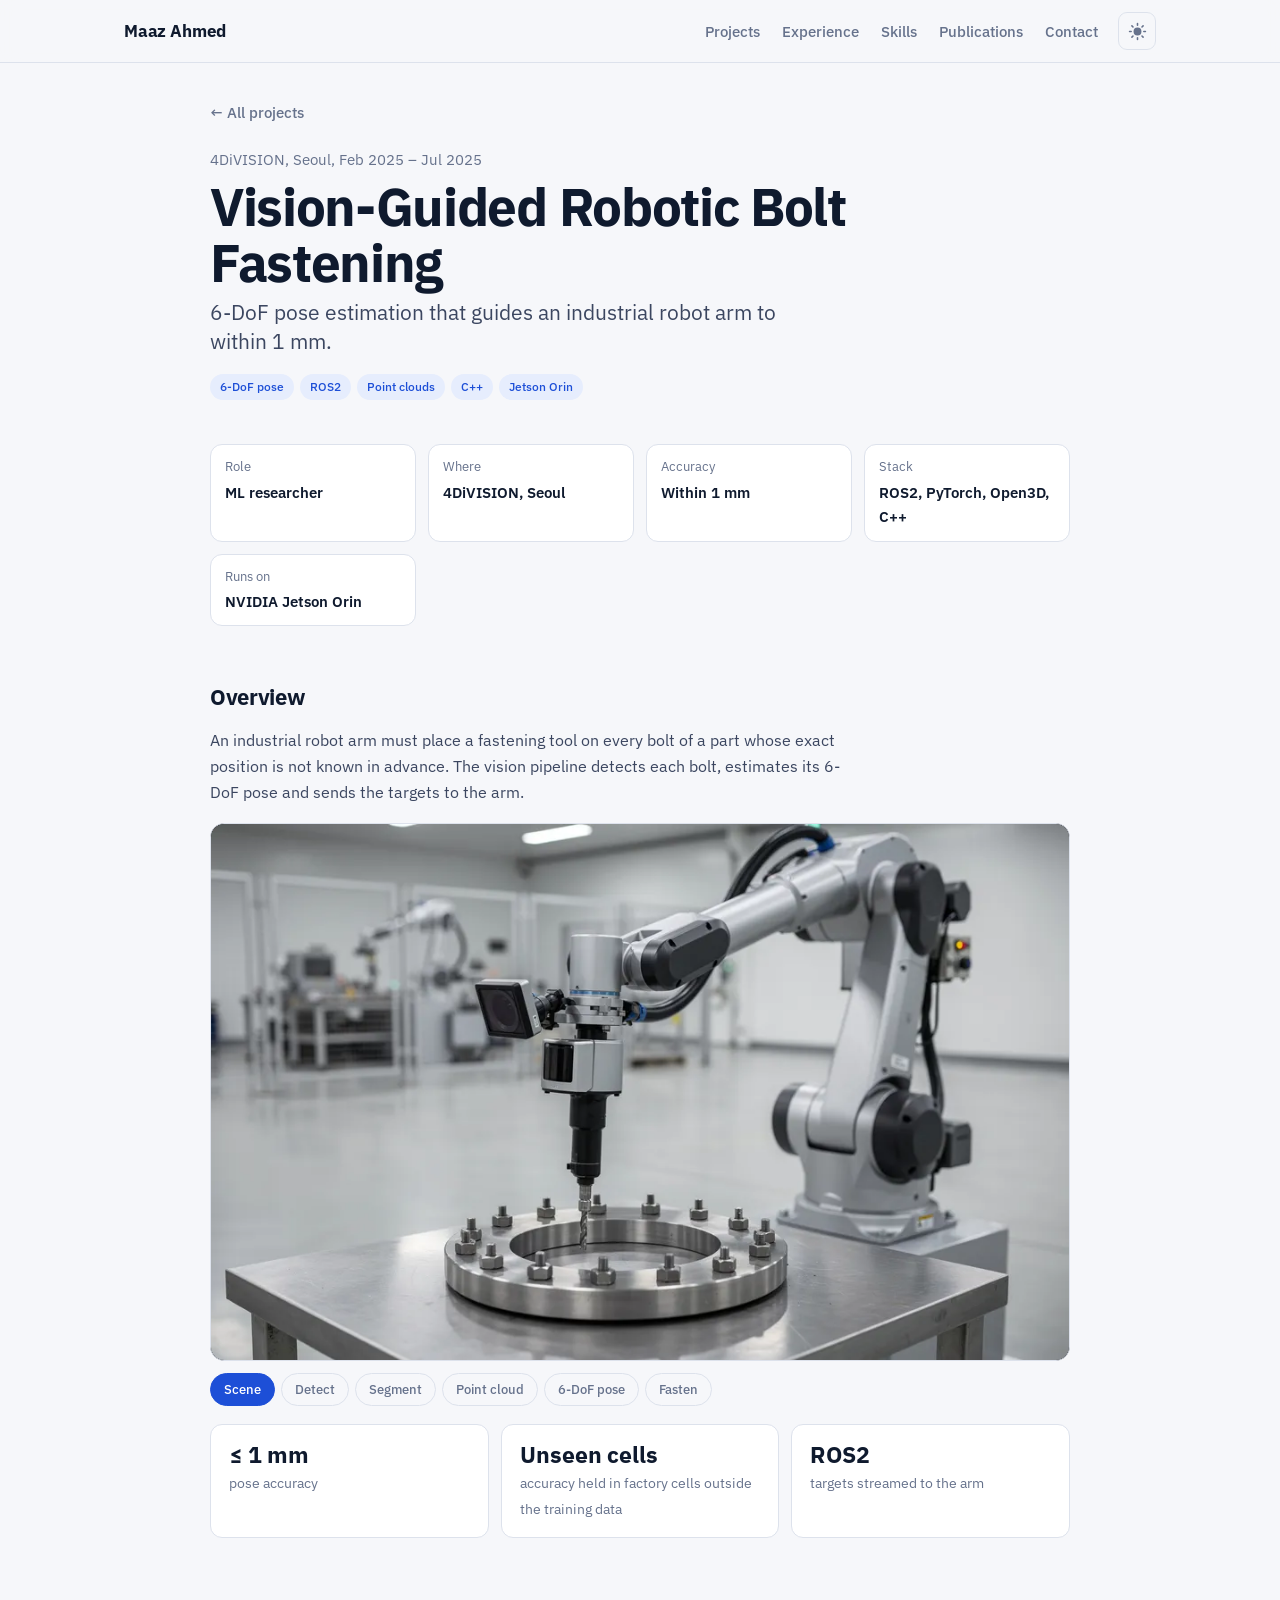
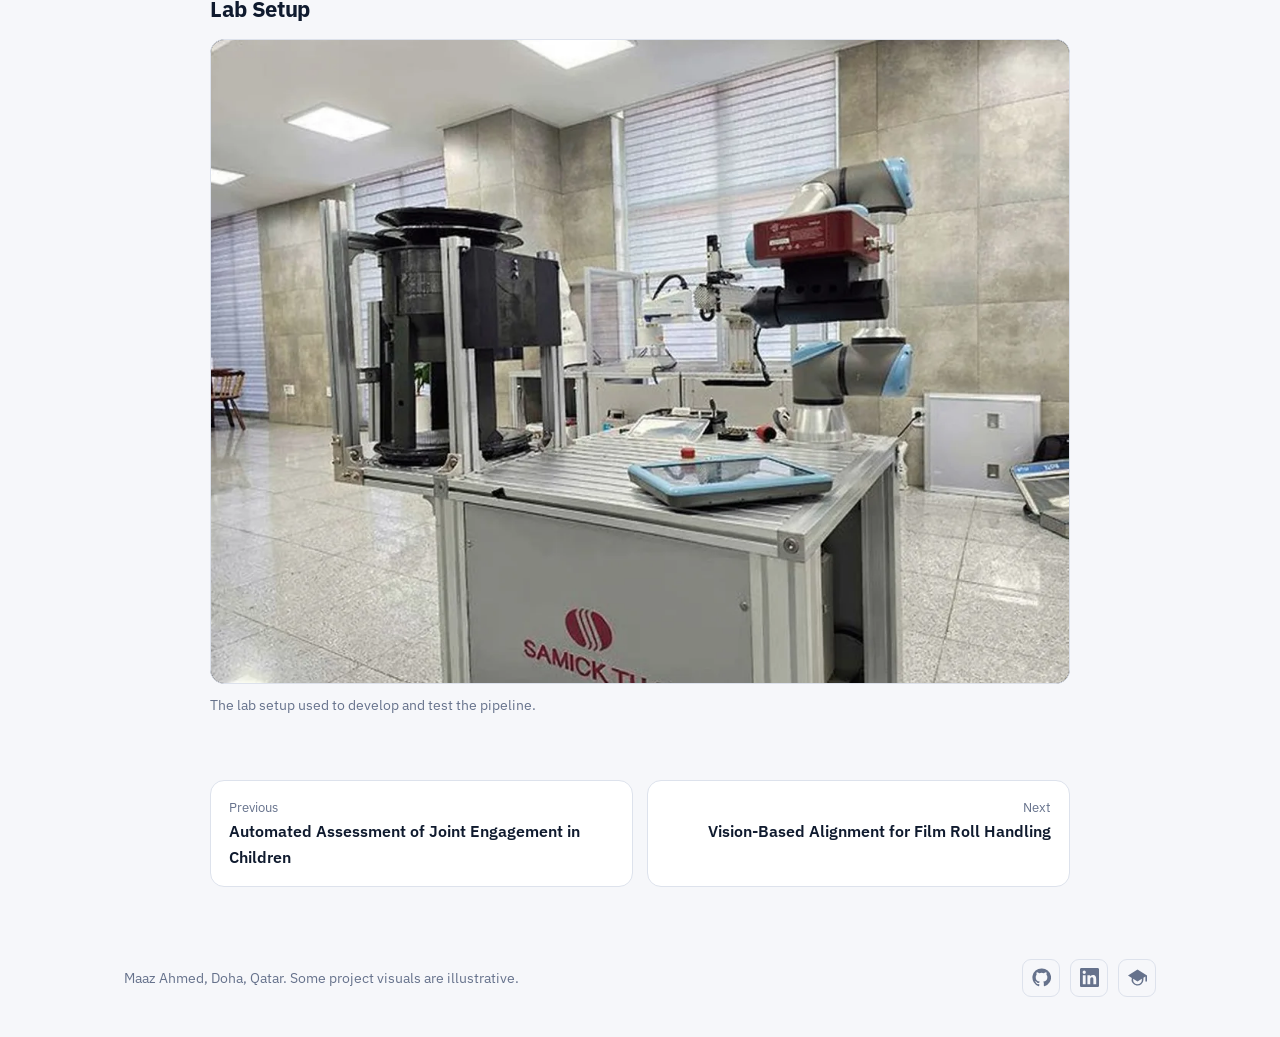
==== commit 8589dc8d: "Drop Coral Edge TPU mentions and note Jetson Orin on the bolt project Co-Authored-By: Claude Opus 5." ====
--- a/projects/bolt-fastening.html
+++ b/projects/bolt-fastening.html
@@ -18,7 +18,15 @@
 <link rel="preconnect" href="https://fonts.gstatic.com" crossorigin>
 <link href="https://fonts.googleapis.com/css2?family=IBM+Plex+Sans:ital,wght@0,400;0,500;0,600;0,700;1,400&display=swap" rel="stylesheet">
 <link rel="stylesheet" href="../assets/site.css">
-<link rel="canonical" href="https://maaz9898.github.io/">
+<link rel="canonical" href="https://maaz9898.github.io/projects/bolt-fastening.html">
+<meta property="og:type" content="website">
+<meta property="og:title" content="Vision-Guided Robotic Bolt Fastening | Maaz Ahmed">
+<meta property="og:description" content="6-DoF pose estimation that guides an industrial robot arm to within 1 mm.">
+<meta property="og:url" content="https://maaz9898.github.io/projects/bolt-fastening.html">
+<meta property="og:image" content="https://maaz9898.github.io/assets/og/bolt-fastening.jpg">
+<meta property="og:image:width" content="1200">
+<meta property="og:image:height" content="630">
+<meta name="twitter:card" content="summary_large_image">
 <script type="application/ld+json">{"@context":"https://schema.org","@type":"Person","name":"Maaz Ahmed","jobTitle":"Machine Learning Engineer and Researcher","email":"mailto:maaz9898@gmail.com","url":"https://maaz9898.github.io/","address":{"@type":"PostalAddress","addressLocality":"Doha","addressCountry":"QA"},"alumniOf":["Korea University of Technology and Education","DHA Suffa University"],"knowsAbout":["Computer vision","Deep learning","6-DoF pose estimation","3D perception","Robotics","ROS2","PyTorch","Video understanding"],"sameAs":["https://github.com/maaz9898","https://www.linkedin.com/in/maazahmed98","https://scholar.google.com/citations?user=TZpghL4AAAAJ"]}</script>
 </head>
 <body>
@@ -44,14 +52,14 @@
       <p class="kicker">4DiVISION, Seoul, Feb 2025 – Jul 2025</p>
       <h1>Vision-Guided Robotic Bolt Fastening</h1>
       <p class="role">6-DoF pose estimation that guides an industrial robot arm to within 1 mm.</p>
-      <ul class="tags"><li>6-DoF pose</li><li>ROS2</li><li>Point clouds</li><li>C++</li></ul>
+      <ul class="tags"><li>6-DoF pose</li><li>ROS2</li><li>Point clouds</li><li>C++</li><li>Jetson Orin</li></ul>
       
     </header>
-    <dl class="facts"><div><dt>Role</dt><dd>ML researcher</dd></div><div><dt>Where</dt><dd>4DiVISION, Seoul</dd></div><div><dt>Accuracy</dt><dd>Within 1 mm</dd></div><div><dt>Stack</dt><dd>ROS2, PyTorch, Open3D, C++</dd></div></dl>
+    <dl class="facts"><div><dt>Role</dt><dd>ML researcher</dd></div><div><dt>Where</dt><dd>4DiVISION, Seoul</dd></div><div><dt>Accuracy</dt><dd>Within 1 mm</dd></div><div><dt>Stack</dt><dd>ROS2, PyTorch, Open3D, C++</dd></div><div><dt>Runs on</dt><dd>NVIDIA Jetson Orin</dd></div></dl>
     <div class="prose">
 <h2>Overview</h2>
 <p>An industrial robot arm must place a fastening tool on every bolt of a part whose exact position is not known in advance. The vision pipeline detects each bolt, estimates its 6-DoF pose and sends the targets to the arm.</p>
-<div class="tabs" data-tabs><div class="stage" style="--ar:16 / 10"><img class="show" src="../assets/bolt.webp" alt="A robot arm holding a fastening tool over a ring of bolts" loading="lazy"><img src="../assets/bolt_detect.webp" alt="A green box around each bolt" loading="lazy"><img src="../assets/bolt_seg.webp" alt="A colour mask on each bolt" loading="lazy"><img src="../assets/bolt_cloud.webp" alt="The scene as a depth-coloured point cloud" loading="lazy"><img src="../assets/bolt_pose.webp" alt="Red, green and blue pose axes on each bolt" loading="lazy"><video src="../assets/bolt.mp4" poster="../assets/bolt.webp" muted loop playsinline preload="none" aria-label="The robot arm moving the tool to the next bolt"></video></div><div class="pills"><button type="button" aria-pressed="true">Scene</button><button type="button" aria-pressed="false">Detect</button><button type="button" aria-pressed="false">Segment</button><button type="button" aria-pressed="false">Point cloud</button><button type="button" aria-pressed="false">6-DoF pose</button><button type="button" aria-pressed="false">Fasten</button></div></div>
+<div class="tabs" data-tabs><div class="stage" style="--ar:16 / 10"><img class="show" src="../assets/bolt.webp" alt="A robot arm holding a fastening tool over a ring of bolts" loading="lazy"><img src="../assets/bolt_detect.webp" alt="A green box around each bolt" loading="lazy"><img src="../assets/bolt_seg.webp" alt="A colour mask on each bolt" loading="lazy"><img src="../assets/bolt_cloud.webp" alt="The scene as a depth-coloured point cloud" loading="lazy"><img src="../assets/bolt_pose.webp" alt="Red, green and blue pose axes on each bolt" loading="lazy"><video poster="../assets/bolt.webp" muted loop playsinline preload="none" aria-label="The robot arm moving the tool to the next bolt"><source src="../assets/bolt.mp4" type="video/mp4"><source src="../assets/bolt.webm" type="video/webm"></video></div><div class="pills"><button type="button" aria-pressed="true">Scene</button><button type="button" aria-pressed="false">Detect</button><button type="button" aria-pressed="false">Segment</button><button type="button" aria-pressed="false">Point cloud</button><button type="button" aria-pressed="false">6-DoF pose</button><button type="button" aria-pressed="false">Fasten</button></div></div>
 <div class="stats"><div><b>&le; 1 mm</b><span>pose accuracy</span></div><div><b>Unseen cells</b><span>accuracy held in factory cells outside the training data</span></div><div><b>ROS2</b><span>targets streamed to the arm</span></div></div>
 
 <h2>Lab Setup</h2>
--- a/assets/site.css
+++ b/assets/site.css
@@ -49,6 +49,54 @@
 
 .hero { position: relative; border-radius: 18px; overflow: hidden; aspect-ratio: 1600 / 672; background: #05080e; }
 .hero video { position: absolute; inset: 0; width: 100%; height: 100%; object-fit: cover; }
+
+@view-transition { navigation: auto; }
+
+/* before/after slider */
+.cmp { position: relative; overflow: hidden; aspect-ratio: var(--ar, 16 / 10); background: #05080e; --pos: 55%; touch-action: pan-y; }
+.cmp img { position: absolute; inset: 0; width: 100%; height: 100%; object-fit: cover; user-select: none; -webkit-user-drag: none; }
+.cmp .over { clip-path: inset(0 calc(100% - var(--pos)) 0 0); }
+.cmp .handle { position: absolute; top: 0; bottom: 0; left: var(--pos); width: 36px; margin-left: -18px; background: linear-gradient(#fff, #fff) center / 2px 100% no-repeat; pointer-events: none; z-index: 2; }
+.cmp .handle::after { content: "\2194"; position: absolute; top: 50%; left: 0; width: 36px; height: 36px; margin-top: -18px; border-radius: 50%; background: #fff; color: #0D131F; display: grid; place-items: center; font-size: 1.05rem; font-weight: 700; line-height: 1; box-shadow: 0 2px 10px rgba(0, 0, 0, .45); }
+.cmp input { position: absolute; inset: 0; z-index: 3; width: 100%; height: 100%; margin: 0; opacity: 0; cursor: ew-resize; }
+.cmp:focus-within .handle::after { outline: 3px solid var(--accent); outline-offset: 2px; }
+.cmp.glide { transition: --pos .9s ease; }
+@property --pos { syntax: "<percentage>"; inherits: true; initial-value: 55%; }
+/* Card visuals that behave like GIFs on repeat. */
+.gif { position: relative; overflow: hidden; aspect-ratio: var(--ar, 16 / 10); background: #05080e; }
+.gif video, .gif img { position: absolute; inset: 0; width: 100%; height: 100%; object-fit: cover; display: block; }
+.gif .end { transition: opacity .45s ease; }
+.gif.playing .end { opacity: 0; }
+/* Two-frame reveal: a scan line sweeps across and leaves the annotated frame behind, holds, then resets. */
+.reveal .marked { clip-path: inset(0 0 0 0); }
+.reveal .scan { position: absolute; top: 0; bottom: 0; left: 0; width: 2px; background: #fff; box-shadow: 0 0 14px 2px rgba(110, 168, 255, .9); opacity: 0; }
+.reveal.on .marked { animation: reveal-img 6s linear infinite; }
+.reveal.on .scan { animation: reveal-line 6s linear infinite; }
+@keyframes reveal-img {
+  0%, 12% { clip-path: inset(0 100% 0 0); opacity: 1; }
+  42%, 86% { clip-path: inset(0 0 0 0); opacity: 1; }
+  96%, 100% { clip-path: inset(0 0 0 0); opacity: 0; }
+}
+@keyframes reveal-line {
+  0%, 12% { left: 0; opacity: 0; }
+  13% { left: 0; opacity: 1; }
+  42% { left: 100%; opacity: 1; }
+  43%, 100% { left: 100%; opacity: 0; }
+}
+@media (prefers-reduced-motion: reduce) { .gif .end { transition: none; } .reveal.on .marked, .reveal.on .scan { animation: none; } }
+.hint { margin: 10px 0 0; color: var(--muted); font-size: .9rem; }
+
+/* FitX demo */
+.fx { display: grid; grid-template-columns: auto minmax(0, 1fr); gap: 28px; align-items: center; background: var(--panel); border: 1px solid var(--line); border-radius: 16px; padding: 24px; }
+.phone { width: 230px; padding: 10px; border-radius: 34px; background: #05080e; border: 2px solid #2A3550; box-shadow: var(--shadow); }
+.phone canvas { width: 100%; height: auto; display: block; border-radius: 24px; background: #0D131F; }
+.fx-side .pills { padding-top: 0; }
+.fx-read { display: grid; grid-template-columns: repeat(3, minmax(0, 1fr)); gap: 10px; margin: 18px 0 0; }
+.fx-read div { border: 1px solid var(--line); border-radius: 12px; padding: 12px 14px; background: var(--bg); }
+.fx-read dt { color: var(--muted); font-size: .8rem; }
+.fx-read dd { margin: 2px 0 0; color: var(--strong); font-weight: 700; font-size: 1.3rem; font-variant-numeric: tabular-nums; }
+.fx-read dd[data-msg] { font-size: 1rem; line-height: 1.6; }
+.prose .media[style*="429 / 884"] { max-width: 300px; }
 
 section { padding-top: 72px; }
 h2 { margin: 0 0 22px; font-size: 1.5rem; font-weight: 700; color: var(--strong); letter-spacing: -0.015em; }
@@ -203,6 +251,8 @@
   .cards { grid-template-columns: 1fr; }
   .card, .card.wide { grid-column: auto; }
   .pair, .two-up, .stats, .pn { grid-template-columns: 1fr; }
+  .fx { grid-template-columns: 1fr; justify-items: center; }
+  .fx-read { grid-template-columns: 1fr; }
   .slim li { grid-template-columns: 1fr; gap: 2px; }
   .job, .skills div { grid-template-columns: 1fr; gap: 4px; }
   section { padding-top: 54px; }
